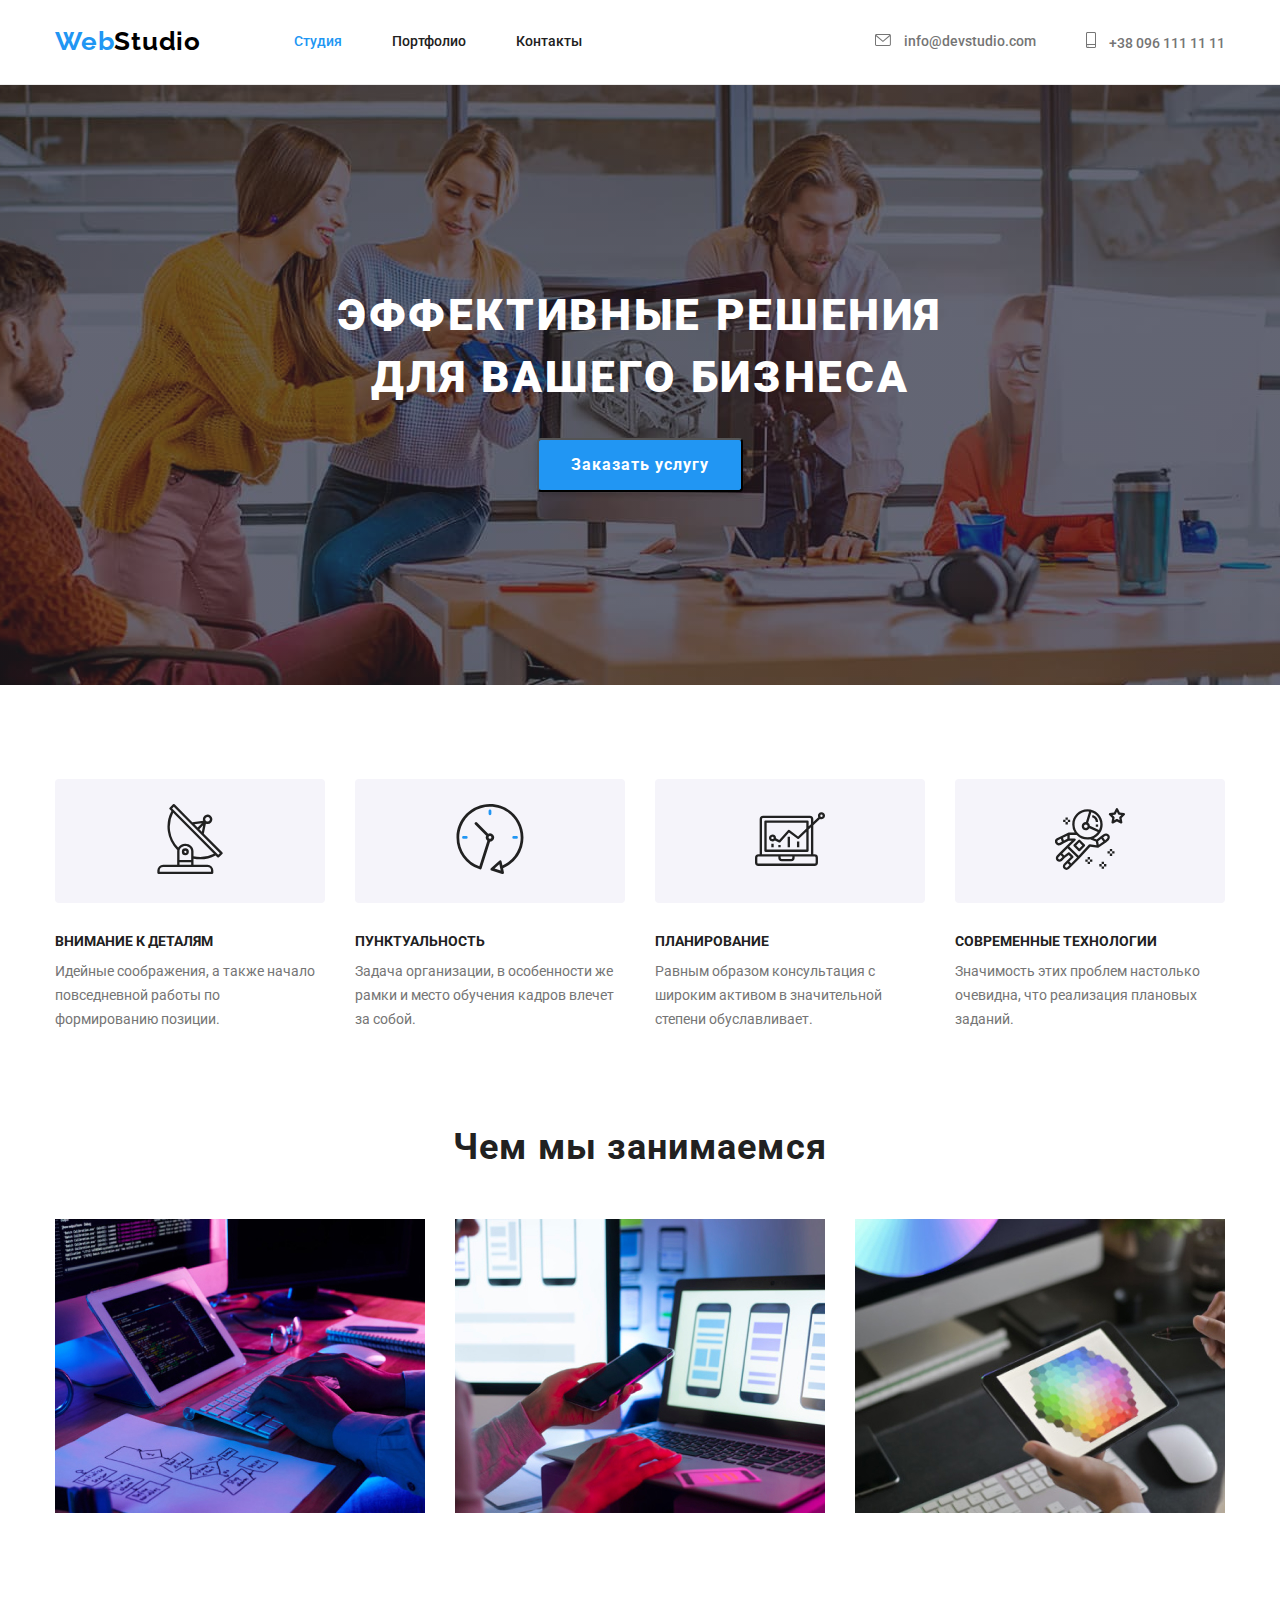
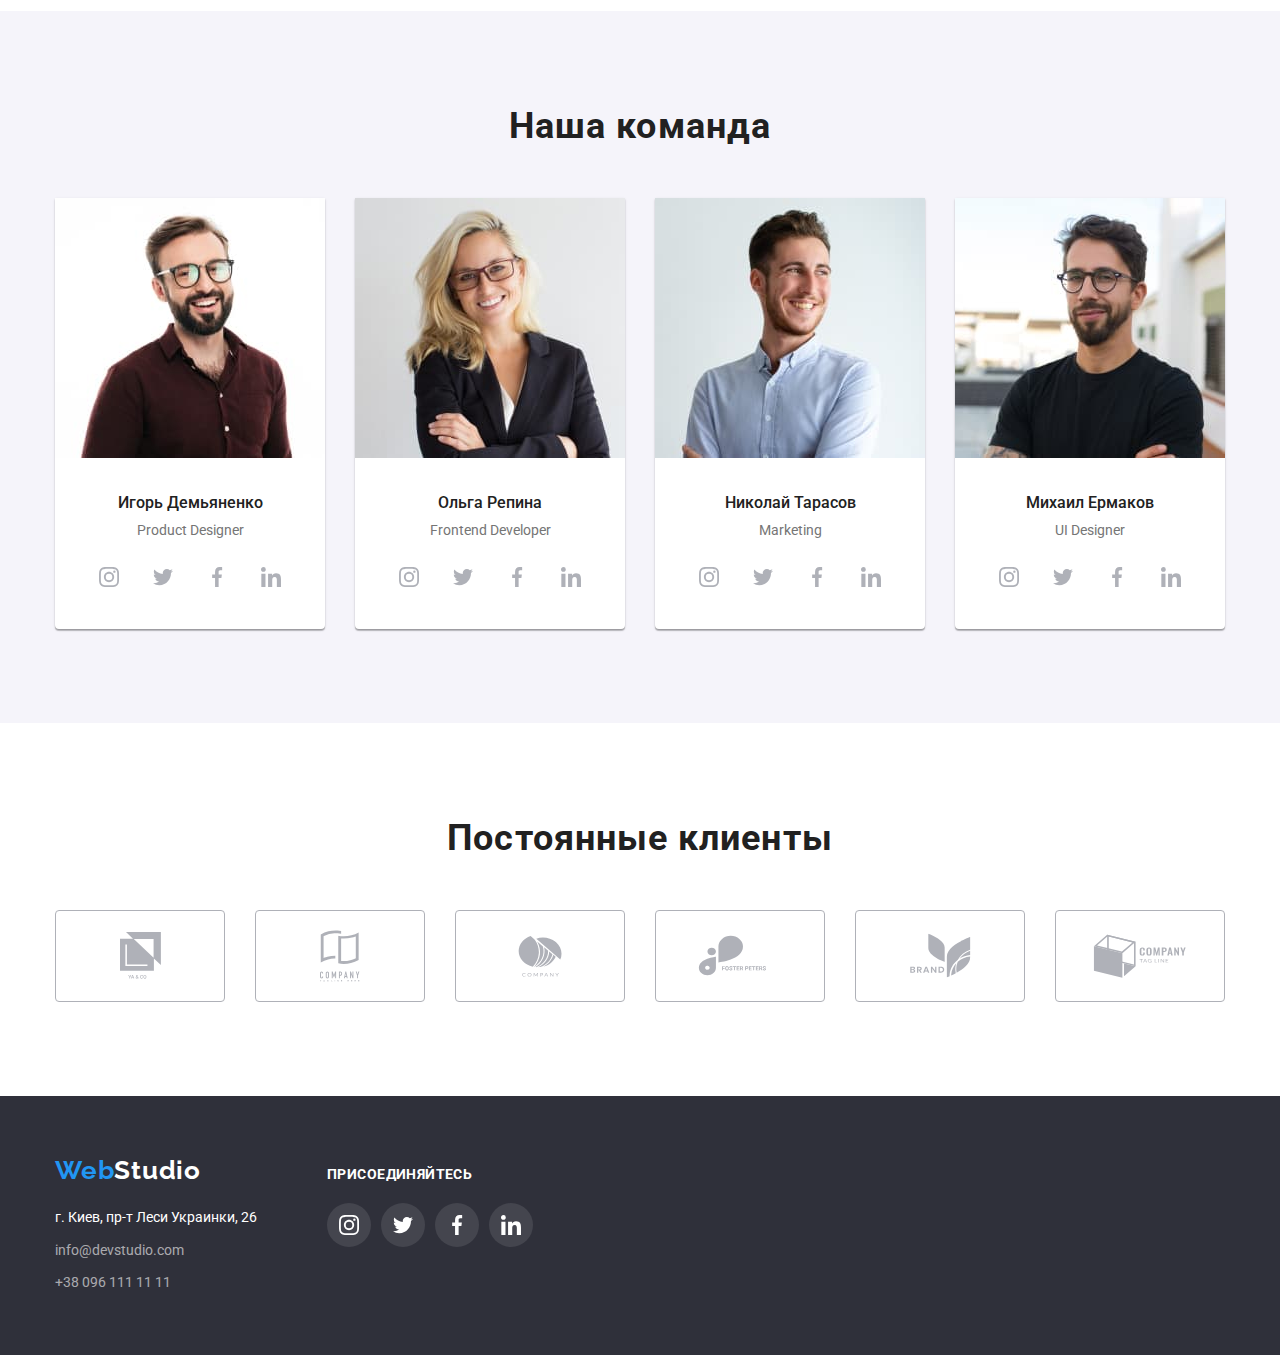
==== index.html @ d3544915 "add and edit html and css" ====
<!DOCTYPE html>
<html lang="en">

<head>
    <meta charset="UTF-8">
    <meta http-equiv="X-UA-Compatible" content="IE=edge">
    <meta name="viewport" content="width=he, initial-scale=1.0">
    <title>WebStudio</title>
    <link rel="preconnect" href="https://fonts.googleapis.com">
    <link rel="preconnect" href="https://fonts.gstatic.com" crossorigin>
    <link
        href="https://fonts.googleapis.com/css2?family=Raleway:wght@700&family=Roboto:wght@400;500;700;900&display=swap"
        rel="stylesheet">
        <link rel="stylesheet" href="https://cdnjs.cloudflare.com/ajax/libs/modern-normalize/1.1.0/modern-normalize.min.css">
    <link rel="stylesheet" href="./css/styles.css">
</head>

<body class="page">
    <!--site header-->
    <header class="page-header">
        <div class="container main-header">
            <nav class="nav-header">
                <a href="/" class="logo"> <span class="logo-web">Web</span>Studio </a>
                <ul class="site-nav list">
                    <li class="item"> <a href="./index.html" class="link current"> Студия</a> </li>
                    <li class="item"> <a href="./portfolio.html" class="link"> Портфолио</a> </li>
                    <li class="item"> <a href="" class="link"> Контакты</a> </li>
                </ul>
            </nav>
            <ul class="auth-nav list">
                <li class="item">              
                        <a href="mailto:info@devstudio.com" class="link"> 
                            <svg class="envelope" width="16" height="12">
                        <use href="./images/icons.svg#icon-envelope"></use>
                    </svg> info@devstudio.com </a> 
                </li>
               
                    <li class="item"><a href="tel:+380961111111" class="link"> <svg class="envelope" width="10" height="16">
                        <use href="./images/icons.svg#icon-smartphone"></use>
                    </svg> +38 096 111 11 11 </a> </li>
            </ul>
        </div>
    </header>
    <main>
        <!--effective solutions-->
        <section class="solution">
            <h1 class="title">Эффективные решения <br> для вашего бизнеса</h1>
            <button type="button" class="button-order"> Заказать услугу </button>


        </section>
        <!--main advantages-->
        <section class="main advantages">
            <div class="container">
                <h2 class="section-title">Главные преимущества</h2>
                <ul class="advant-list">
                    <li class="item">
                        <div class="thumb">
                        <svg class="picture antenna">
                            <use href="./images/icons.svg#icon-antenna"></use>
                        </svg>
                    </div>
                        <h3 class="title">Внимание к деталям</h3>
                        <p class="description">Идейные соображения, а также начало повседневной работы по формированию
                            позиции.</p>
                    </li>
                    <li class="item">
                        <div class="thumb">
                            <svg class="picture clock">
                                <use href="./images/icons.svg#icon-clock"></use>
                            </svg>
                        </div>
                        <h3 class="title">Пунктуальность</h3>
                        <p class="description">Задача организации, в особенности же рамки и место обучения кадров влечет
                            за
                            собой.</p>
                    </li>
                    <li class="item">
                        <div class="thumb">
                            <svg class="picture diagram">
                                <use href="./images/icons.svg#icon-diagram"></use>
                            </svg>
                        </div>
                        <h3 class="title">Планирование</h3>
                        <p class="description">Равным образом консультация с широким активом в значительной степени
                            обуславливает.</p>
                    </li>
                    <li class="item">
                        <div class="thumb">
                            <svg class="picture astronaut">
                                <use href="./images/icons.svg#icon-astronaut"></use>
                            </svg>
                        </div>
                        <h3 class="title">Современные технологии</h3>
                        <p class="description">Значимость этих проблем настолько очевидна, что реализация плановых
                            заданий.
                        </p>
                    </li>
                </ul>
            </div>
        </section>
        <!--our work-->
        <section class="job-section">
            <div class="container">
                <h2 class="job-title">Чем мы занимаемся</h2>
                <ul class="job-list">
                    <li class="item">
                        <img src="./images/img3.jpg" alt="разработка дизайна" width="370">
                    </li>
                    <li class="item">
                        <img src="./images/img4.jpg" alt="монитор с тестировкой дизайна" width="370">
                    </li>
                    <li class="item"><img src="./images/img5.jpg" alt="окончательный результат на экране планшета"
                            width="370"></li>
                </ul>
            </div>
        </section>
        <!--our team-->
        <section class="team-section">
            <div class="container">
                <h2 class="team-title">Наша команда</h2>
                <ul class="team-list">
                    <li class="item">
                        <img src="./images/demianenko.jpg" alt="Игорь Демьяненко" width="270" />
                        <div class="name-position">
                            <h3 class="name">Игорь Демьяненко</h3>
                        <p class="position">Product Designer</p>
                        <ul class="team-social list">
                            <li class="social-item">
                                <a href="" class="social-link">
                                    <svg class="social-icon" width="20" height="20"> 
                                        <use href="./images/icons.svg#icon-instagram"></use>
                                    </svg>
                                </a>
                            </li>
                            <li class="social-item">
                                <a href="" class="social-link">
                                    <svg class="social-icon" width="20" height="20"> 
                                        <use href="./images/icons.svg#icon-twitter"></use>
                                    </svg>
                                </a>
                            </li>
                            <li class="social-item">
                                <a href="" class="social-link">
                                    <svg class="social-icon" width="20" height="20"> 
                                        <use href="./images/icons.svg#icon-facebook"></use>
                                    </svg>
                                </a>
                            </li>
                            <li class="social-item">
                                <a href="" class="social-link">
                                    <svg class="social-icon" width="20" height="20"> 
                                        <use href="./images/icons.svg#icon-linkedin"></use>
                                    </svg>
                                </a>
                            </li>
                        </ul>
                    </div>
                    </li>
                    <li class="item">
                        <img src="./images/repina.jpg" alt="Ольга Репина" width="270" />
                        <div class="name-position">
                        <h3 class="name">Ольга Репина</h3>
                        <p class="position">Frontend Developer</p>
                        <ul class="team-social list">
                            <li class="social-item">
                                <a href="" class="social-link">
                                    <svg class="social-icon" width="20" height="20"> 
                                        <use href="./images/icons.svg#icon-instagram"></use>
                                    </svg>
                                </a>
                            </li>
                            <li class="social-item">
                                <a href="" class="social-link">
                                    <svg class="social-icon" width="20" height="20"> 
                                        <use href="./images/icons.svg#icon-twitter"></use>
                                    </svg>
                                </a>
                            </li>
                            <li class="social-item">
                                <a href="" class="social-link">
                                    <svg class="social-icon" width="20" height="20"> 
                                        <use href="./images/icons.svg#icon-facebook"></use>
                                    </svg>
                                </a>
                            </li>
                            <li class="social-item">
                                <a href="" class="social-link">
                                    <svg class="social-icon" width="20" height="20"> 
                                        <use href="./images/icons.svg#icon-linkedin"></use>
                                    </svg>
                                </a>
                            </li>
                        </ul>
                    </div>
                    </li>
                    <li class="item">
                        <img src="./images/tarasov.jpg" alt="Николай Тарасов" width="270" />
                        <div class="name-position">
                        <h3 class="name">Николай Тарасов</h3>
                        <p class="position">Marketing</p>
                        <ul class="team-social list">
                            <li class="social-item">
                                <a href="" class="social-link">
                                    <svg class="social-icon" width="20" height="20"> 
                                        <use href="./images/icons.svg#icon-instagram"></use>
                                    </svg>
                                </a>
                            </li>
                            <li class="social-item">
                                <a href="" class="social-link">
                                    <svg class="social-icon" width="20" height="20"> 
                                        <use href="./images/icons.svg#icon-twitter"></use>
                                    </svg>
                                </a>
                            </li>
                            <li class="social-item">
                                <a href="" class="social-link">
                                    <svg class="social-icon" width="20" height="20"> 
                                        <use href="./images/icons.svg#icon-facebook"></use>
                                    </svg>
                                </a>
                            </li>
                            <li class="social-item">
                                <a href="" class="social-link">
                                    <svg class="social-icon" width="20" height="20"> 
                                        <use href="./images/icons.svg#icon-linkedin"></use>
                                    </svg>
                                </a>
                            </li>
                        </ul>
                    </div>
                    </li>
                    <li class="item">
                        <img src="./images/ermakov.jpg" alt="Михаил Ермаков" width="270" />
                        <div class="name-position">
                        <h3 class="name">Михаил Ермаков</h3>
                        <p class="position">UI Designer</p>
                        <ul class="team-social list">
                            <li class="social-item">
                                <a href="" class="social-link">
                                    <svg class="social-icon" width="20" height="20"> 
                                        <use href="./images/icons.svg#icon-instagram"></use>
                                    </svg>
                                </a>
                            </li>
                            <li class="social-item">
                                <a href="" class="social-link">
                                    <svg class="social-icon" width="20" height="20"> 
                                        <use href="./images/icons.svg#icon-twitter"></use>
                                    </svg>
                                </a>
                            </li>
                            <li class="social-item">
                                <a href="" class="social-link">
                                    <svg class="social-icon" width="20" height="20"> 
                                        <use href="./images/icons.svg#icon-facebook"></use>
                                    </svg>
                                </a>
                            </li>
                            <li class="social-item">
                                <a href="" class="social-link">
                                    <svg class="social-icon" width="20" height="20"> 
                                        <use href="./images/icons.svg#icon-linkedin"></use>
                                    </svg>
                                </a>
                            </li>
                        </ul>
                    </div>
                    </li>
                </ul>
            </div>
        </section>
        <section class="client"> 
            <div class="container">
                <h2 class="client-title">Постоянные клиенты</h2>
                <ul class="client-list">
                    <li class="client-item">
                       <a href="" class="client-link">
                       <svg class="client-icon" width="41" height="47">
                            <use href="./images/icons.svg#icon-client1"></use>
                        </svg>
                        </a>
                    </li>
                    <li class="client-item">
                        <a href="" class="client-link">
                        <svg class="client-icon" width="40" height="52">
                             <use href="./images/icons.svg#icon-client2"></use>
                         </svg>
                         </a>
                     </li>
                     <li class="client-item">
                        <a href="" class="client-link">
                        <svg class="client-icon" width="44" height="42">
                             <use href="./images/icons.svg#icon-client3"></use>
                         </svg>
                         </a>
                     </li>
                     <li class="client-item">
                        <a href="" class="client-link">
                        <svg class="client-icon" width="85" height="41">
                             <use href="./images/icons.svg#icon-client4"></use>
                         </svg>
                         </a>
                     </li>
                     <li class="client-item">
                        <a href="" class="client-link">
                        <svg class="client-icon" width="63" height="45">
                             <use href="./images/icons.svg#icon-client5"></use>
                         </svg>
                         </a>
                     </li>
                     <li class="client-item">
                        <a href="" class="client-link">
                        <svg class="client-icon" width="94" height="44">
                             <use href="./images/icons.svg#icon-client6"></use>
                         </svg>
                         </a>
                     </li>
                </ul>

            </div>

        </section>
    </main>

    <!--footer-->
    <footer class="information">
        <div class="container footer-contacts">
                  <div> <a href="/" class="logo-footer"> Web<span class="logo-studio">Studio </span></a>
                            <address class="contacts">
                    <p class="address">г. Киев, пр-т Леси Украинки, 26</p>
                    <ul class="address-list">
                        <li class="mail-tel"> <a href="mailto:info@example.com" class="link"> info@devstudio.com </a> </li>
                        <li class="mail-tel"> <a href="tel:+380961111111" class="link"> +38 096 111 11 11 </a></li>
                    </ul>
                </address>  
             </div>         
        <div class="footer-social-main">
            <a href="" class="invite">ПРИСОЕДИНЯЙТЕСЬ</a>
        <div class="footer-social">
             <ul class="footer-social-list"> 
               <li class="footer-social-item">
                <a href="" class="footer-social-link">
                    <svg class="social-icon" width="20" height="20"> 
                        <use href="./images/icons.svg#icon-instagram"></use>
                    </svg>
                </a>
               </li>
               <li class="footer-social-item">
                <a href="" class="footer-social-link">
                    <svg class="social-icon" width="20" height="20"> 
                        <use href="./images/icons.svg#icon-twitter"></use>
                    </svg>
                </a>
            </li>
            <li class="footer-social-item">
                <a href="" class="footer-social-link">
                    <svg class="social-icon" width="20" height="20"> 
                        <use href="./images/icons.svg#icon-facebook"></use>
                    </svg>
                </a>
            </li>
            <li class="footer-social-item">
                <a href="" class="footer-social-link">
                    <svg class="social-icon" width="20" height="20"> 
                        <use href="./images/icons.svg#icon-linkedin"></use>
                    </svg>
                </a>
            </li>
            </ul>
</div>
        </div>        
    </footer>
</body>

</html>
---- css/styles.css ----
:root {
    --primary-text-color: #212121;
    --description-text-color: #757575;
    --main-title-color: #ffffff;
    --contact-text-color: rgba: (f,f,f, 0.6);
    --background-button-color: #2196F3;
--backgroud-color: #2F303A;
--button-work-color: #F5F4FA;
}

body {
    background-color: #fff;
    color: #212121;
    font-family: roboto, sans-serif;
}
p {
    margin-top: 0px;
    margin-bottom: 0px;
}

ul {
    list-style: none;   
    margin: 0px;
    padding: 0px;
}

.container {
    margin-left: auto;
    margin-right: auto;  
    width: 1200px;
    padding-left: 15px;
    padding-right: 15px;
}
  .page-header { 
      border-bottom: 1px solid #ECECEC;
}

.main-header {
    display: flex;
    align-items: center;
    }

.nav-header {
    display: flex;
   align-items: center;
   
}

.site-nav {
    display: flex;
    margin: 0px;
    padding: 0px;
    
 }
     
.site-nav .item + .item {
    margin-left: 50px;
}

.logo {
   margin-right: 93px;
    color: #000;
   font-family: Raleway, sans-serif; 
font-weight: bold;
font-size: 26px;
line-height: 1.2;
letter-spacing: 0.03em;
    text-decoration: none ;
}

.logo-web {
    color: #2196F3;
}

.site-nav .link {
    display: block;
   padding-top: 32px;
   padding-bottom: 32px;

    color: var(--primary-text-color);
font-weight: 500;
font-size: 14px;
line-height: 1.14;
text-decoration: none;
cursor: pointer;
} 

.site-nav .link:hover,
.site-nav .link:focus {
    color: #2196F3;
}

.link.current {
color: var(--background-button-color);
}

.auth-nav {
    display: flex;
    align-items: center;
    padding: 0px;
    margin: 0px;
    margin-left: auto;
    
}
.auth-nav .item + .item {
    margin-left: 50px;
}
.auth-nav .link {
     display: block;
     padding-top: 32px;
     padding-bottom: 32px;
  
color: var(--description-text-color);
font-weight: 500;
font-size: 14px;
line-height: 1.14;
text-decoration: none;
}

.envelope {
    margin-right: 10px;
fill: currentColor
}

.envelope:hover,
.envelope:focus {
color: #2196F3;
} 

.auth-nav .link:hover, 
 .auth-nav .link:focus {
     color: #2196F3
}

.our-works .name {
    display: none;
}

/* solution */

.solution {    
    padding-top: 200px;
    padding-bottom: 200px;
    margin-left: auto;
    margin-right: auto;
    height: 600px;
    max-width: 1600px;  
    background-color: var(--backgroud-color);
    background-image: linear-gradient(to right, rgba(47, 48, 58, 0.4), rgba(47, 48, 58, 0.4)),
    url(../images/header.jpg);
    background-repeat: no-repeat;
     background-size: cover; 
       background-position: center;
    
    color: #fff;
    text-align: center;
}
 .solution .title {
  margin-top: 0px;
 
font-weight: 900;
font-size: 44px;
line-height: 1.4;
letter-spacing: 0.06em;
text-transform: uppercase;
}

.solution .button-order {  
  
    padding: 10px 32px;
    box-shadow: 0px 4px 4px rgba(0, 0, 0, 0.15);
border-radius: 4px;
   
    font-family: inherit;
background-color: var(--background-button-color);
color: var(--main-title-color);
font-weight: bold;
font-size: 16px;
line-height: 1.9;
letter-spacing: 0.06em;
text-align: center;
cursor: pointer;
}


 
.section-title {
    display: none;   
}

/* advantages */
 .main {
     padding-top: 94px;
 }

/* .advant {    
    width: 1200px;
    padding-left: 15px;
    padding-right: 15px;
}*/

.advant-list {    
    display: flex;    
}

.advant-list .item {
width: 270px;
    margin-right: 30px;
}

.advant-list  .item:last-child {
margin-right: 0px;
}

.advant-list .title {
    color: var(--primary-text-color);
font-weight: bold;
font-size: 14px;
line-height: 1.2;
text-transform: uppercase;
margin-top: 0px;
margin-bottom: 10px;
}

.advant-list .description {
    color: var(--description-text-color);
font-weight: normal;
font-size: 14px;
line-height: 1.7;}

/* advantages */

.job-section {     
    padding-top:  94px;
    padding-bottom: 94px;
}

/* .job { 
width: 1200px;
padding-left: 15px;
padding-right: 15px;
}*/

.job-title {   
    margin: 0px;
    padding: 0px;
    margin-bottom: 50px;
    
font-weight: bold;
font-size: 36px;
line-height: 1.2;
text-align: center;
letter-spacing: 0.03em;
}

.job-list {
    display: flex;
}

.job-list .item:not(:last-child) {
    margin-right: 30px;
}

/* team */

.team-section {
        padding-top: 94px;
        padding-bottom: 94px;
        background: var(--button-work-color);
}

/* .team { 
    width: 1200px;
    padding-left: 15px;
    padding-right: 15px;
    }*/


.team-title {
    margin: 0px;
    padding: 0px;
    margin-bottom: 50px;
    
font-weight: bold;
font-size: 36px;
line-height: 1.2;
text-align: center;
letter-spacing: 0.03em;
}

.team-list {
    display: flex;    
}

.team-list .item {
background-color: var(--main-title-color);
box-shadow: 0px 1px 3px rgba(0, 0, 0, 0.12), 0px 1px 1px rgba(0, 0, 0, 0.14), 0px 2px 1px rgba(0, 0, 0, 0.2);
border-radius: 0px 0px 4px 4px;

}

.team-list .item:not(:last-child) {
    margin-right: 30px;
}

.team-list .name {
    margin: 0px;
    padding: 0px;
    margin-bottom: 10px;
    color: var(--primary-text-color);
   font-weight: 500;
font-size: 16px;
line-height: 1.2;
}

.team-list .position {
    color: var(--description-text-color);
font-weight: normal;
font-size: 14px;
line-height: 1.2;
margin-bottom: 16px;
}

.name-position {
    margin: 0px;
    padding: 0px;
    padding-top: 30px;
    padding-bottom: 30px;
    text-align: center;
}

.team-social {
    display: flex;
    justify-content: center;
}
 .social-item+.social-item {
     margin-left: 10px;
 }
.social-link {
    width: 44px;
    height: 44px;
    border-radius: 50%;
    background-color: #ffffff;
    display: flex;
    align-items: center;
    justify-content: center;
    fill: #AFB1B8;
    color: #ffffff;
}

.social-link:hover,
.social-link:focus {
    background-color: var(--background-button-color);
    fill: currentColor;
}

/* Our clients */

.client {
    padding-top: 94px;
        padding-bottom: 94px;
        background: var(--main-title-color);
}
 
.client-title {
    margin: 0px;
    padding: 0px;
    margin-bottom: 50px;
    
font-weight: bold;
font-size: 36px;
line-height: 1.2;
text-align: center;
letter-spacing: 0.03em;
}

 .client-list { 
    display: flex;
}

.client-link {
     width: 170px;
     height: 92px; 
    display: flex;
 align-items: center;
    justify-content: center;
    background-color: var(--main-title-color);
    border: solid 1px #AFB1B8;
    box-sizing: border-box;
    border-radius: 4px;
    fill: #AFB1B8;
    color: #ffffff;   
  
}

.client-link:hover,
.client-link:focus {
    border: solid 1px var(--background-button-color);
    
    fill: var(--background-button-color);
}


.client-item:not(:last-child) {
    margin-right: 30px;
}
 
.thumb {
    margin: 0px;
    padding: 0px;
    margin-bottom: 30px;
    padding: 25px 100px;
    background: #F5F4FA;
border-radius: 4px;
}

.picture {
    width: 70px;
    height: 70px;
    fill: var(--primary-text-color);
}

.picture:hover {
    fill: #2196F3;
}

/* Portfolio */


.our-works {
    
    padding-top: 94px; 
     padding-bottom: 94px;   
     
}

.buttons-works  {
    margin: 0px;
    padding: 0px;
    margin-bottom: 56px;
    display: flex;
    flex-wrap: wrap;
    justify-content: center;
}

.buttons-works .btn:not(:last-child) {
    margin-right: 8px;
} 
.buttons-works .item {
    min-width: 73px;
    padding: 6px 22px;
    border-radius: 4px;
    border: 1px solid transparent;
        font-family: inherit;    
    background-color: var(--button-work-color);
        color: var(--primary-text-color);
        font-weight: 500;
font-size: 16px;
line-height: 1.6;
letter-spacing: 0.02em;
cursor: pointer;
text-align: center;
}

.buttons-works .first {
    background-color: var(--background-button-color);
    color: var(--button-work-color);
}

.our-works .buttons-works .item:hover,
.our-works .buttons-works .item:focus {
    background-color: var(--background-button-color);
    color: var(--main-title-color);
    box-shadow: 0px 3px 1px rgba(0, 0, 0, 0.1), 0px 1px 2px rgba(0, 0, 0, 0.08), 0px 2px 2px rgba(0, 0, 0, 0.12);
}

.works {    
    margin: 0px;
    padding: 0px;
    margin-bottom: 114 px;
    display: flex;
    flex-wrap: wrap;
}

.form {
    padding: 20px 24px;
    border-right: 1px solid #ECECEC;
    border-bottom: 1px solid #ECECEC;
    border-left: 1px solid #ECECEC;
}

.works .title {
    margin: 0px;
    padding: 0px;
    margin-bottom: 20px;
   font-weight: bold;
font-size: 18px;
line-height: 2;
}

.works .item {
    margin: 0px;
    padding: 0px;

    max-width: 370px;
    margin-right: 30px;

}

.works .item:nth-child(3n) {
    margin-right: 0px;
}

.works .item:nth-child(-n+6) {
    margin-bottom: 30px;
} 

.works .description {
    color: var(--description-text-color);
    font-weight: normal;
font-size: 16px;
line-height: 1.9;
}

.work-link {
    display: block;
    text-decoration: none;
}

.works .item:hover {
border: solid 1px #eeeeee;
box-shadow: 0px 1px 1px rgba(0, 0, 0, 0.12), 0px 4px 4px rgba(0, 0, 0, 0.06), 1px 4px 6px rgba(0, 0, 0, 0.16);
}

/* footer */   

 .information {   
padding: 60px 0px;
background-color: var(--backgroud-color);
}

.footer-contacts {
    display: flex;
    align-items: baseline;
}

.logo-footer {    
    display: block;
    margin-bottom: 20px;
    color: #2196F3;
font-family: Raleway, sans-serif; 
font-weight: bold;
font-size: 26px;
line-height: 1,2;
letter-spacing: 0.03em;
    text-decoration: none ;
}

.logo-studio {
    color: var(--main-title-color);
}

.address {
    margin-bottom: 9px;
}

 .address-list .link {
     display: block;
     margin: 0px;
     padding: 0px;
 }
 
 .address-list .mail-tel:not(:last-child) {
     margin-bottom: 9px;
 }

.contacts .list  {
    padding-top: 0px;
}
.contacts .address {    
  font-style: normal;
  color: var(--main-title-color); 
  font-weight: normal;
font-size: 14px;
line-height: 1.7;
}

.contacts .link {
   
  font-style: normal;
  color: rgba(255, 255, 255, 0.6); 
  font-weight: normal;
font-size: 14px;
line-height: 1.7;
text-decoration: none;
} 

  .address-list .link:hover,
.address-list .link:focus {
   color: var(--main-title-color); 
}

.footer-social-list {
    display: flex;
}

.footer-social-main {
    margin-left: 70px;
    }

.invite {
    display: block;
    margin-bottom: 20px;
    color: #ffffff;
    font-family: Roboto;
font-style: normal;
font-weight: bold;
font-size: 14px;
line-height: 1.14;
letter-spacing: 0.03em;
text-decoration: none;
text-transform: uppercase;
}


.footer-social-item:not(:last-child) {
   margin-right: 10px;
}

.footer-social-link {
width: 44px;
height: 44px;
border-radius: 50%;
background-color: rgba(255, 255, 255, 0.1);
display: flex;
align-items: center;
justify-content: center;
fill: #ffffff;
color: #ffffff;
}



.footer-social-link:hover,
.footer-social-link:focus {
background-color: var(--background-button-color);
fill: currentColor;
}
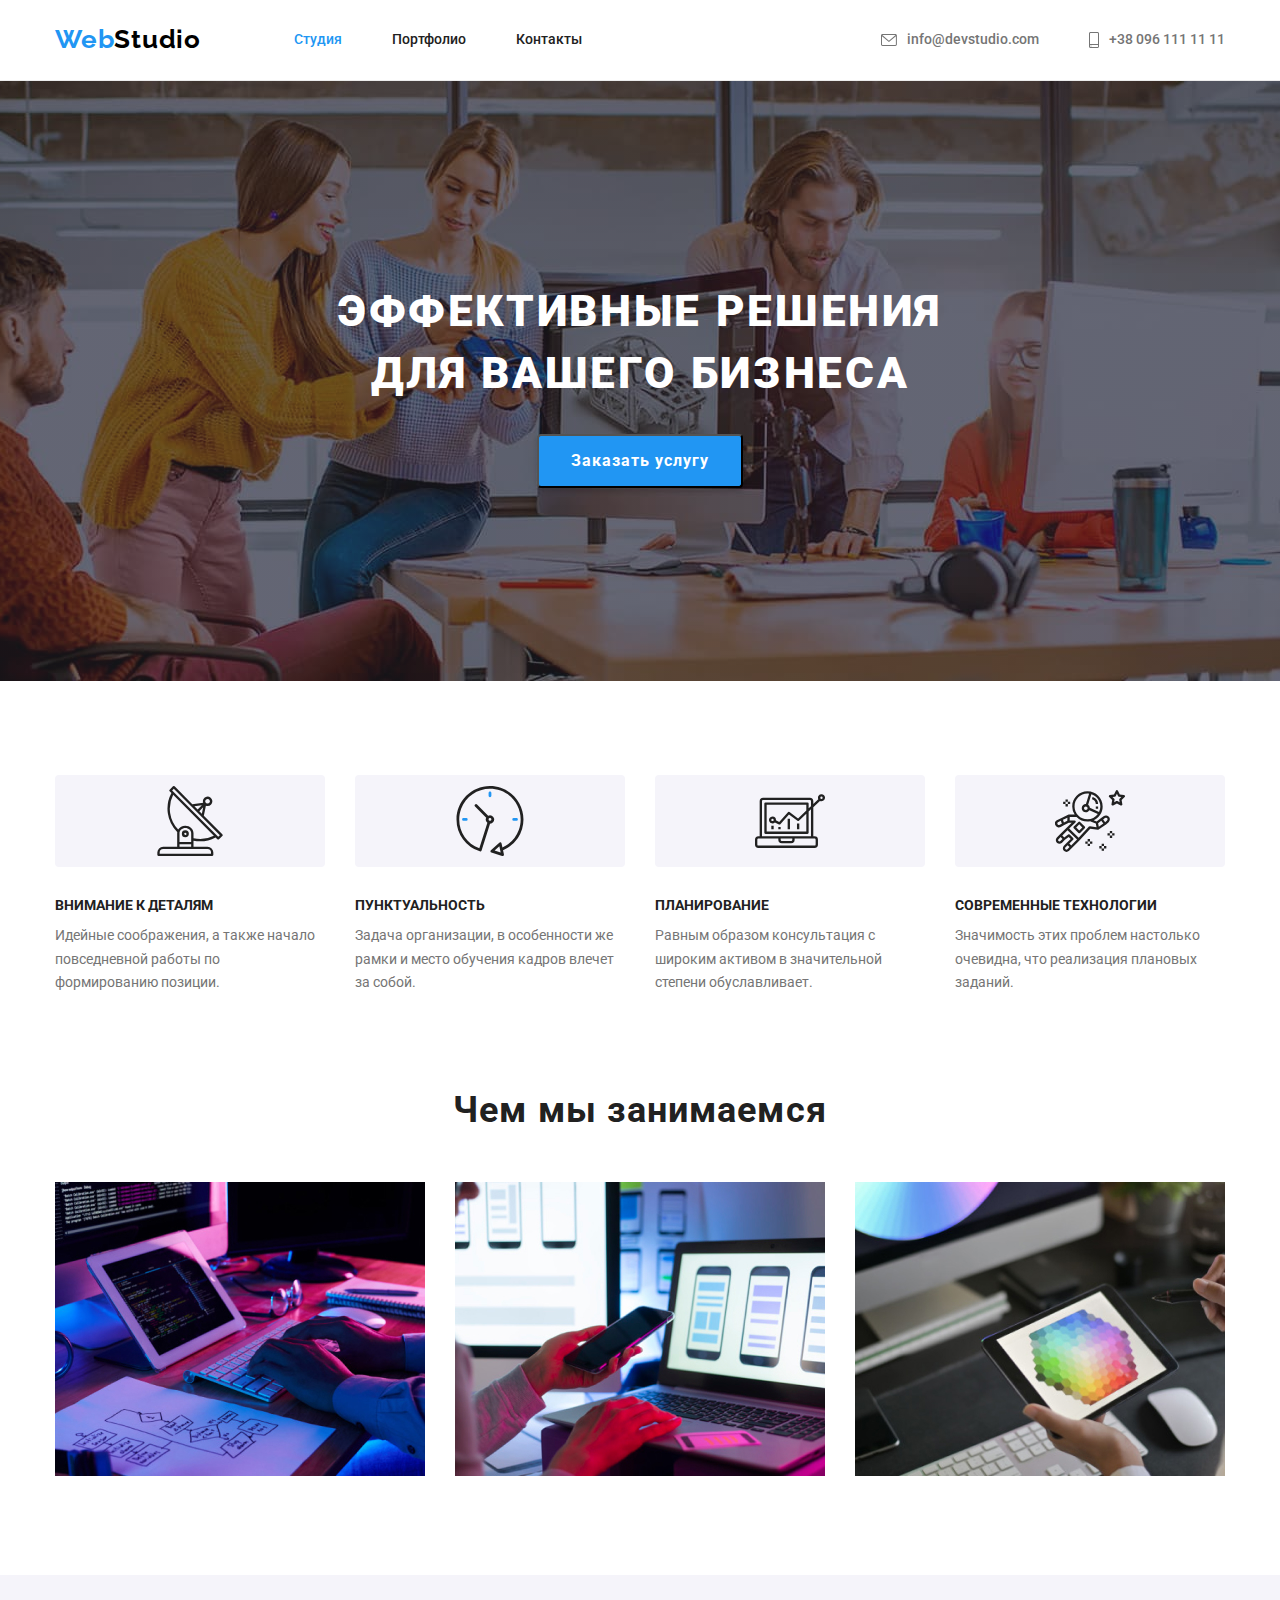
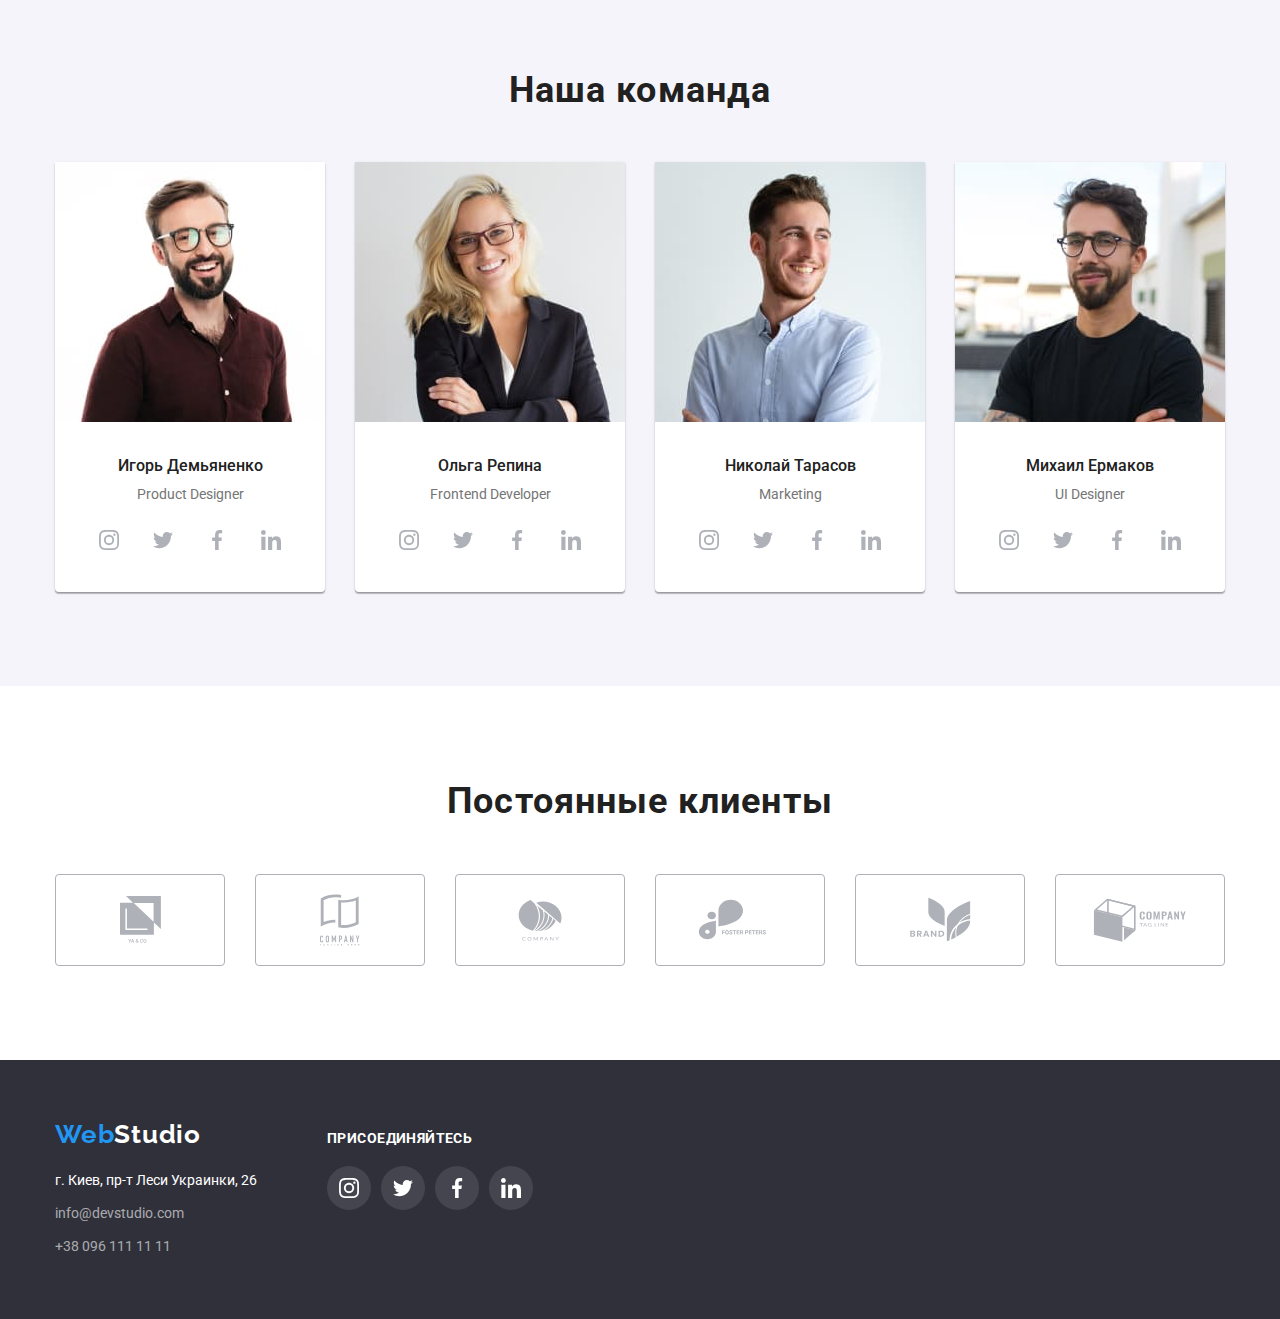
==== commit dcb6987a: "change header and portfolio" ====
--- a/index.html
+++ b/index.html
@@ -338,7 +338,7 @@
              </div>         
         <div class="footer-social-main">
             <a href="" class="invite">ПРИСОЕДИНЯЙТЕСЬ</a>
-        <div class="footer-social">
+      
              <ul class="footer-social-list"> 
                <li class="footer-social-item">
                 <a href="" class="footer-social-link">
@@ -369,7 +369,7 @@
                 </a>
             </li>
             </ul>
-</div>
+
         </div>        
     </footer>
 </body>
--- a/css/styles.css
+++ b/css/styles.css
@@ -31,6 +31,7 @@
     padding-left: 15px;
     padding-right: 15px;
 }
+
   .page-header { 
       border-bottom: 1px solid #ECECEC;
 }
@@ -43,14 +44,12 @@
 .nav-header {
     display: flex;
    align-items: center;
-   
-}
+   }
 
 .site-nav {
     display: flex;
     margin: 0px;
-    padding: 0px;
-    
+    padding: 0px;    
  }
      
 .site-nav .item + .item {
@@ -107,6 +106,8 @@
 }
 .auth-nav .link {
      display: block;
+     display: flex;
+     align-items: center;
      padding-top: 32px;
      padding-bottom: 32px;
   
@@ -181,8 +182,6 @@
 text-align: center;
 cursor: pointer;
 }
-
-
  
 .section-title {
     display: none;   
@@ -193,12 +192,6 @@
      padding-top: 94px;
  }
 
-/* .advant {    
-    width: 1200px;
-    padding-left: 15px;
-    padding-right: 15px;
-}*/
-
 .advant-list {    
     display: flex;    
 }
@@ -228,18 +221,34 @@
 font-size: 14px;
 line-height: 1.7;}
 
+.thumb {
+    display: flex;
+    align-items: center;
+    justify-content: center;
+    margin: 0px;
+    padding: 0px;
+    margin-bottom: 30px;
+    height: 92px;
+    background: #F5F4FA;
+border-radius: 4px;
+}
+
+.picture {
+    width: 70px;
+    height: 70px;
+    fill: var(--primary-text-color);
+}
+
+.picture:hover {
+    fill: #2196F3;
+}
+
 /* advantages */
 
 .job-section {     
     padding-top:  94px;
     padding-bottom: 94px;
 }
-
-/* .job { 
-width: 1200px;
-padding-left: 15px;
-padding-right: 15px;
-}*/
 
 .job-title {   
     margin: 0px;
@@ -268,13 +277,6 @@
         padding-bottom: 94px;
         background: var(--button-work-color);
 }
-
-/* .team { 
-    width: 1200px;
-    padding-left: 15px;
-    padding-right: 15px;
-    }*/
-
 
 .team-title {
     margin: 0px;
@@ -405,24 +407,7 @@
     margin-right: 30px;
 }
  
-.thumb {
-    margin: 0px;
-    padding: 0px;
-    margin-bottom: 30px;
-    padding: 25px 100px;
-    background: #F5F4FA;
-border-radius: 4px;
-}
-
-.picture {
-    width: 70px;
-    height: 70px;
-    fill: var(--primary-text-color);
-}
-
-.picture:hover {
-    fill: #2196F3;
-}
+
 
 /* Portfolio */
 
@@ -446,6 +431,12 @@
 .buttons-works .btn:not(:last-child) {
     margin-right: 8px;
 } 
+
+.btn:hover {
+    box-shadow: 0px 3px 1px rgba(0, 0, 0, 0.1), 0px 1px 2px rgba(0, 0, 0, 0.08), 0px 2px 2px rgba(0, 0, 0, 0.12);
+border-radius: 4px;
+}
+
 .buttons-works .item {
     min-width: 73px;
     padding: 6px 22px;
@@ -490,9 +481,10 @@
 }
 
 .works .title {
-    margin: 0px;
-    padding: 0px;
-    margin-bottom: 20px;
+    display: block;
+    margin: 0px;
+    padding: 0px;
+    margin-bottom: 4px;
    font-weight: bold;
 font-size: 18px;
 line-height: 2;
@@ -527,8 +519,8 @@
     text-decoration: none;
 }
 
-.works .item:hover {
-border: solid 1px #eeeeee;
+.work-link:hover {
+
 box-shadow: 0px 1px 1px rgba(0, 0, 0, 0.12), 0px 4px 4px rgba(0, 0, 0, 0.06), 1px 4px 6px rgba(0, 0, 0, 0.16);
 }
 
